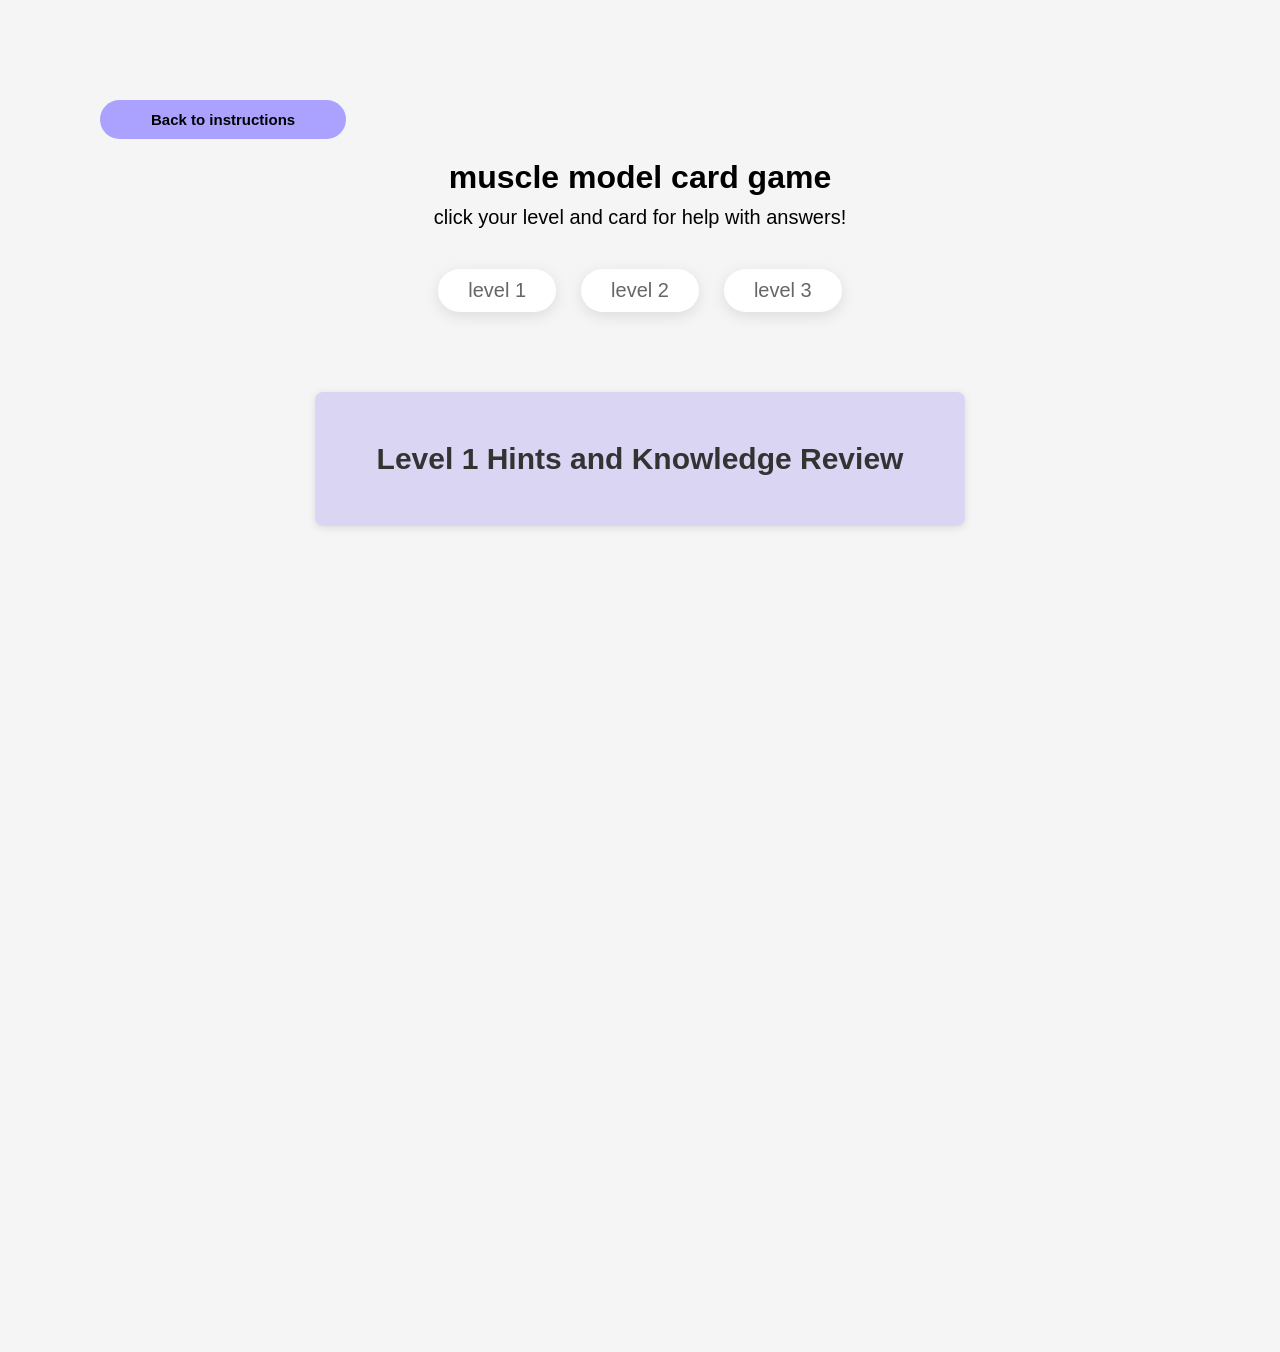
==== cards.html @ 7fad5fc8 "Update cards.html" ====
<!DOCTYPE html>
<html lang="en">
<head>
    <meta charset="UTF-8">
    <meta name="viewport" content="width=device-width, initial-scale=1.0">
    <title>Document</title>
    <link rel="stylesheet" href="style.css">
    <button onclick="window.location.href= 'index.html'">Back to instructions</button>
</head>
<body>

   <div class="page-wrapper">
        <h1 class="page-title">muscle model card game</h1>
        <p class="page-instructions"> click your level and card for help with answers! <p></p>
        
        <!-- Tab Buttons -->
        <div class="tab-buttons">
            <button class="tab-button" onclick="openTab(event, 'tab1')">level 1</button>
            <button class="tab-button" onclick="openTab(event, 'tab2')">level 2</button>
            <button class="tab-button" onclick="openTab(event, 'tab3')">level 3</button>
        </div>

        <!-- Tab Content Container -->
        <div class="container">
            <!-- Tab Contents -->
            <div id="tab1" class="tab-content active">
                <!--  Cards Section -->
                 <div class="cards-container">
                    <div class="level1-card center-card" data-card-id="level1" data-card-title="Level 1 Hints and Knowledge Review">
                        <span class="card-label">Level 1 Hints and Knowledge Review</span>
                        <div class="card-content" hidden>
                            <h2>1. Name the movement. *add short 2D animation*</h2>
                            <p>In a basic hinge joint, if the joint angle is decreasing, this is known as flexion.</p>
                            <p>If the joint angle is increasing, this is known as extension.</p>
                            <p>Check the model again to see what is happening.</p>

                            <h2>2. Name the contraction type. *add short 2D animation*</h2>
                            <p>If the movement is going against gravity, or lifting weight, it is concentric.</p>
                            <p>If the movement is going with gravity or lowering weight, it is eccentric.</p>
                            <p>Check the model again to see what is happening.</p>

                            <h2>3. Name the muscle/muscle group that is active in the...*add illustration*</h2>
                            <h3>Upper extremity.</h3>
                            <p>The hinge joint in the upper extremity is the elbow. 
                                Which side (posterior/anterior) of the joint does the muscle group act on in order to produce this movement?
                                Which muscle group is on this side of the joint?</p>
                            <h3>Lower extremity.</h3>
                            <p>The hinge joint in the lower extremity is the knee. 
                                Which side (posterior/anterior) of the joint does the muscle act on in order to produce this movement?
                                Which muscle is on this side of the joint?</p>

                            <!-- <iframe width="80%" height="450" src="https://www.youtube.com/embed/dQw4w9WgXcQ" title="Level 1 Hints and Knowledge Review" frameborder="0" allow="accelerometer; autoplay; clipboard-write; encrypted-media; gyroscope; picture-in-picture" allowfullscreen style="margin-top:1rem;"></iframe> -->
                        </div>
                    </div>
                </div>
            </div>

            <div id="tab2" class="tab-content">
                <div class="cards-container">
                    <div class="grey-card" data-card-id="level2A" data-card-title="Card 2A">
                        <span class="card-label">A</span>
                        <div class="card-content" hidden>
                            <h2>1. Name the movement. *add short 2D animation*</h2>
                            <p>Is the joint angle of this basic hinge joint decreasing (flexion) or increasing (extension)?</p>

                            <h2>2. Name the contraction type. *add short 2D animation*</h2>
                            <p>Is the movement going against gravity/lifting weight (concentric) or going with gravity/lowering weight (eccentric).</p>
                            
                            <h2>3. Provide two examples of an everyday activity that require this movement.</h2>
                            <ul>
                                <li>Lifting a heavy box.</li>
                                <li>Lifting a cup to drink from it</li>
                                <li>Pulling open a heavy door.</li>
                                <li>Carrying groceries.</li>
                            </ul>

                        </div>
                    </div>
                    <div class="grey-card" data-card-id="level2B" data-card-title="Card 2B">
                        <span class="card-label">B</span>
                        <div class="card-content" hidden>
                            <h2>1. Name the movement. *add short 2D animation*</h2>
                            <p>Is the joint angle of this basic hinge joint decreasing (flexion) or increasing (extension)?</p>

                            <h2>2. Name the contraction type. *add short 2D animation*</h2>
                            <p>Is the movement going against gravity/lifting weight (concentric) or going with gravity/lowering weight (eccentric).</p>

                            <h2>3. Provide two examples of an gym exercises that require concentric tricep contraction.</h2>
                            <ul>
                                <li>Tricep dips.</li>
                                <li>Tricep pushdowns.</li>
                                <li>Overhead tricep extensions.</li>
                                <li>Tricep pushups.</li>
                            </ul>
                            <img src="images/level2B.jpg" alt="Level 2B" style="max-width:100%; height:auto; margin-top:1rem;" />
                        </div>
                    </div>
                    <div class="grey-card" data-card-id="level2C" data-card-title="Card 2C">
                        <span class="card-label">C</span>
                        <div class="card-content" hidden>
                            <h2>1. Name the movement. *add short 2D animation*</h2>
                            <p>Is the joint angle of this basic hinge joint decreasing (flexion) or increasing (extension)?</p>

                            <h2>2. Name the contraction type. *add short 2D animation*</h2>
                            <p>Is the movement going against gravity/lifting weight (concentric) or going with gravity/lowering weight (eccentric).</p>
                            
                            <h2>3. Provide two examples of an everyday activity that require this movement.</h2>
                            <ul>
                                <li>Late swing phase of walking or running.</li>
                                <li>Controlled kicking of a ball or other object.</li>
                            </ul>
                        </div>
                    </div>
                    <div class="grey-card" data-card-id="level2D" data-card-title="Card 2D">
                        <span class="card-label">D</span>
                        <div class="card-content" hidden>
                            <h2>1. Name the movement. *add short 2D animation*</h2>
                            <p>Is the joint angle of this basic hinge joint decreasing (flexion) or increasing (extension)?</p>

                            <h2>2. Name the contraction type. *add short 2D animation*</h2>
                            <p>Is the movement going against gravity/lifting weight (concentric) or going with gravity/lowering weight (eccentric).</p>

                            <h2>3. Provide two examples of an everyday activity that require this muscle action.</h2>
                            <ul>
                                <li>Descending stairs.</li> 
                                <li>Landing from a jump.</li>
                                <li>Walking downhill.</li>
                                <li>Lowering yourself into a chair.</li>
                            </ul>
                            <p>3. </p>
                        </div>
                    </div>
                </div>
            </div>

            <div id="tab3" class="tab-content">
                <div class="cards-container">
                    <div class="grey-card" data-card-id="level3A" data-card-title="Card 3A">
                        <span class="card-label">A</span>
                        <div class="card-content" hidden>
                            <h2>1. Name the actions that happen at the knee joint in each phase of the leg press.</h2>
                            <ul>
                                <li>Part 1: Leg press. knee extension</li>
                                <li>Part 2: Lowering. knee flexion eccentrically</li>
                            </ul>
                            <h2>2. Name the muscle groups and contraction types involved at each phase.</h2>
                            <ul>
                                <li>Part 1: Leg press. concentric quadriceps contraction</li>
                                <li>Part 2: Lowering. eccentric quadriceps contraction</li>
                            </ul>
                        </div>
                    </div>
                    <div class="grey-card" data-card-id="level3B" data-card-title="Card 3B">
                        <span class="card-label">B</span>
                        <div class="card-content" hidden>
                            <h2>1. Demonstrate and name when the triceps are working concentrically and eccentrically.</h2>
                            <ul>
                                <li>Concentric triceps contraction when lifting the weight.</li>
                                <li>Eccentric triceps contraction when lowering the weight.</li>
                            </ul>
                            <h2>2. Name both joints the triceps crosses. What kind of contraction is the triceps doing at the OTHER joint while performing a triceps kick-back?</h2>
                            <ul>
                                <li>The two joints are the shoulder and elbow. </li>
                                <li>The triceps performs an isometric contraction at the shoulder while performing a triceps kick-back.</li>
                            </ul>
                        </div>
                    </div>
                    <div class="grey-card" data-card-id="level3C" data-card-title="Card 3C">
                        <span class="card-label">C</span>
                        <div class="card-content" hidden>
                            <h2>1. What action and contraction type will happen at the knee when you land?</h2>
                            <p>The quadriceps will control the landing with eccentric knee flexion.</p>
                            <h2>2. What action and contraction type will happen at the hip when you land?</h2>
                            <p>The hip extensor muscles (gluteus maximus, hamstrings) will control the landing with eccentric hip flexion.</p>
                        </div>
                    </div>
                    <div class="grey-card" data-card-id="level3D" data-card-title="Card 3D">
                        <span class="card-label">D</span>
                        <div class="card-content" hidden>
                            <h2>1. Name the action and contraction type that happen at the elbow joint in each phase of the pull up.</h2>
                            <ul>
                                <li>Part 1: Pull up. concentric elbow flexion </li>
                                <li>Part 2: Lowering. eccentric elbow extension</li>
                            </ul>
                            <h2>2. Name the action and contraction type that happen at the shoulder joint in each phase of the pull up.</h2>
                            <ul>
                                <li>Part 1: Pull up. concentric shoulder extension</li>
                                <li>Part 2: Lowering. eccentric shoulder flexion</li>
                                <li>Muscles involved: biceps brachii, anterior deltoid, coracobrachialis, pectoralis major</li>
                            </ul>
                        </div>
                    </div>
                </div>
            </div>
        </div>
    </div>

        <!-- Popup Modal -->
    <div id="popupModal" class="modal" onclick="closePopup(event)">
        <div class="modal-content" onclick="event.stopPropagation()">
            <div class="modal-header">
                <h2 id="popupTitle">Title</h2>
                <button class="close-button" onclick="closePopup()">&times;</button>
            </div>
            <div class="modal-body">
                <div id="popupContent">Content goes here</div>
            </div>
        </div>
    </div>

    <script src="script.js"></script>
    
</body>

</html>
---- style.css ----
* {
    margin: 0;
    padding: 0;
    box-sizing: border-box;
}

body {
    font-family: 'Segoe UI', Tahoma, Geneva, Verdana, sans-serif;
    background: whitesmoke;
    min-height: 100vh;
    padding: 100px;
}

ul, ol {
    margin-bottom: 1rem;
    margin-left: 3rem;
}

li {
    margin-bottom: 0.5rem;
}

.page-wrapper {
    display: flex;
    flex-direction: column;
    align-items: center;
    min-height: 100vh;
    padding: 20px;
    width: 100%;
}

.text-wrapper {
    display: flex;
    flex-direction: column;
    max-width: 700px;
    padding: 20px;
}

.page-title {
    color: black;
    font-size: 32px;
    margin-bottom: 10px;
    text-align: center;
}

.page-instructions {
    color: black;
    font-size: 20px;
    margin-bottom: 40px;
    text-align: center;
}

.game-instructions {
    color: black;
    font-size: 16px;
    margin-bottom: 20px;
    text-align: left;
}

.tab-buttons {
    display: flex;
    gap: 25px;
    margin-bottom: 20px;
    justify-content: center;
}

.tab-button {
    padding: 10px 30px;
    border: none;
    background: white;
    cursor: pointer;
    font-size: 20px;
    font-weight: 500;
    transition: all 0.3s ease;
    color: #666;
    border-radius: 100px;
    box-shadow: 0 4px 15px rgba(0, 0, 0, 0.1);
}

.tab-button:hover {
    background: #f0f0f0;
    transform: translateY(-2px);
    box-shadow: 0 6px 20px rgba(0, 0, 0, 0.15);
}

.tab-button.active {
    background: #777777;
    color: white;
}

.container {
    background: whitesmoke;
    border-radius: 10px;
    flex: 1;
    overflow: hidden;
    display: flex;
    flex-direction: column;
    min-height: 100vh;
    width: 100%;
}

.tab-content {
    display: none;
    padding: 40px;
    animation: fadeIn 0.3s ease;
    overflow-y: auto;
    flex: 1;
}

.tab-content.active {
    display: flex;
    flex-direction: column;
}

@keyframes fadeIn {
    from {
        opacity: 0;
    }
    to {
        opacity: 1;
    }
}

.tab-content h2 {
    color: #333;
    margin-bottom: 15px;
}

.tab-content p {
    color: #666;
    line-height: 1.6;
    margin-bottom: 10px;
}

/* Grey Cards Styles */
.cards-container {
    display: grid;
    grid-template-columns: repeat(auto-fit, minmax(200px, 1fr));
    gap: 30px;
    margin-top: 20px;
    justify-items: center;
}
.center-card { /*use this class to center single cards like level 1*/
    width: min(95%, 650px);
    max-width: 800px;
    justify-self: center;
    grid-column: 1 / -1;
}
.level1-card {
    align-content: center;
    background-color: #dad5f2;
    padding: 50px 50px;
    border-radius: 8px;
    cursor: pointer;
    transition: all 0.3s ease;
    box-shadow: 0 2px 8px rgba(0, 0, 0, 0.1);
}

.grey-card {
    aspect-ratio: 3/4;
    width: 100%;
    background-color: #d3d3d3;
    border-radius: 8px;
    cursor: pointer;
    transition: all 0.3s ease;
    box-shadow: 0 2px 8px rgba(0, 0, 0, 0.1);
}

.grey-card:hover {
    background-color: #b8b8b8;
    transform: translateY(-5px);
    box-shadow: 0 4px 12px rgba(0, 0, 0, 0.2);
}

/* Modal Popup Styles */
.modal {
    display: none;
    position: fixed;
    z-index: 1000;
    left: 0;
    top: 0;
    width: 100%;
    height: 100%;
    background-color: rgba(0, 0, 0, 0.5);
    animation: fadeIn 0.3s ease;
}

.modal.active {
    display: flex;
    justify-content: center;
    align-items: center;
}

.modal-content {
    background-color: white;
    padding: 40px;
    border-radius: 10px;
    width: 90%;
    max-width: 1000px;
    max-height: 90vh;
    overflow-y: auto;
    box-shadow: 0 10px 50px rgba(0, 0, 0, 0.3);
    animation: slideIn 0.3s ease;
}

@keyframes slideIn {
    from {
        transform: translateY(-50px);
        opacity: 0;
    }
    to {
        transform: translateY(0);
        opacity: 1;
    }
}

.modal-header {
    display: flex;
    justify-content: space-between;
    align-items: center;
    margin-bottom: 20px;
    border-bottom: 2px solid #f0f0f0;
    padding-bottom: 15px;
}

.modal-header h2 {
    color: #333;
    margin: 0;
}

.close-button {
    background: none;
    border: none;
    font-size: 32px;
    cursor: pointer;
    color: #666;
    transition: color 0.3s ease;
}

.close-button:hover {
    color: #333;
}

.modal-body {
    color: #666;
    line-height: 1.6;
}

.modal-body p {
    margin-bottom: 10px;
}

.card-label {
    display: flex;
    justify-content: center;
    align-items: center;
    height: 100%;
    color: #333;
    font-weight: 600;
    font-size: 30px;
}

button {
  cursor: pointer;
  font-weight: 700;
  transition: all 0.2s;
  padding: 10px 50px;
  border-radius: 100px;
  background: #aba2ff;
  border: 1px solid transparent;
  display: flex;
  align-items: center;
  font-size: 15px;
}
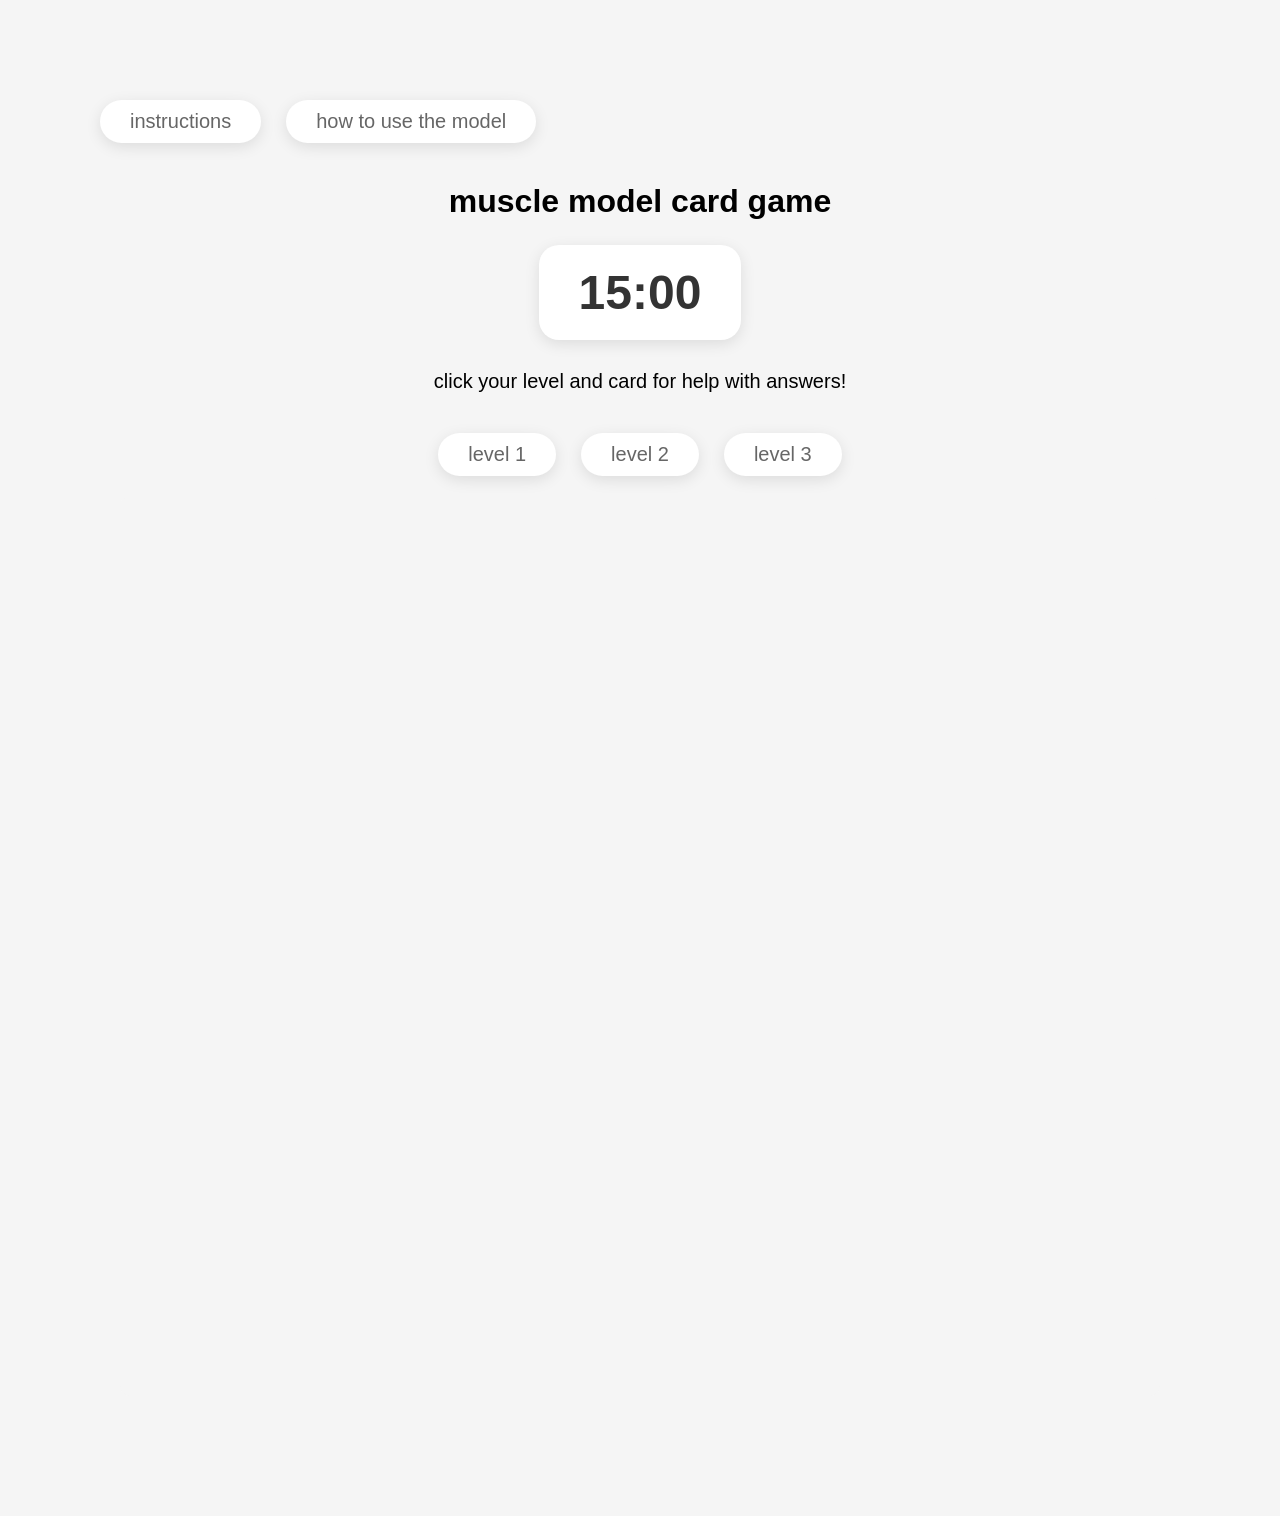
==== commit 505600ff: "timer + instructions" ====
--- a/cards.html
+++ b/cards.html
@@ -5,12 +5,20 @@
     <meta name="viewport" content="width=device-width, initial-scale=1.0">
     <title>Document</title>
     <link rel="stylesheet" href="style.css">
-    <button onclick="window.location.href= 'index.html'">Back to instructions</button>
+    <div class="nav-buttons">
+    <button class="nav-button" onclick="window.location.href= 'instructions.html'">instructions</button>
+    <button class="nav-button" onclick="window.location.href= 'model.html'">how to use the model</button>
+    </div>
 </head>
 <body>
 
    <div class="page-wrapper">
         <h1 class="page-title">muscle model card game</h1>
+
+        <div class="timer-container">
+    <div class="timer-display" id="timerDisplay">15:00</div>
+</div>
+
         <p class="page-instructions"> click your level and card for help with answers! <p></p>
         
         <!-- Tab Buttons -->
@@ -23,7 +31,7 @@
         <!-- Tab Content Container -->
         <div class="container">
             <!-- Tab Contents -->
-            <div id="tab1" class="tab-content active">
+            <div id="tab1" class="tab-content">
                 <!--  Cards Section -->
                  <div class="cards-container">
                     <div class="level1-card center-card" data-card-id="level1" data-card-title="Level 1 Hints and Knowledge Review">
--- a/style.css
+++ b/style.css
@@ -272,3 +272,55 @@
   align-items: center;
   font-size: 15px;
 }
+
+.timer-container {
+    display: flex;
+    justify-content: center;
+    margin-bottom: 30px;
+}
+
+.timer-display {
+    font-size: 48px;
+    font-weight: bold;
+    color: #333;
+    background: #ffffff;
+    padding: 20px 40px;
+    border-radius: 20px;
+    min-width: 150px;
+    text-align: center;
+    box-shadow: 0 4px 15px rgba(0, 0, 0, 0.1);
+    transition: color 0.3s ease;
+    margin-top: 15px;
+}
+
+.nav-buttons {
+    display: flex;
+
+
+}
+
+.nav-buttons {
+    display: flex;
+    gap: 25px;
+    margin-bottom: 20px;
+    justify-content: left
+}
+
+.nav-button {
+    padding: 10px 30px;
+    border: none;
+    background: white;
+    cursor: pointer;
+    font-size: 20px;
+    font-weight: 500;
+    transition: all 0.3s ease;
+    color: #666;
+    border-radius: 100px;
+    box-shadow: 0 4px 15px rgba(0, 0, 0, 0.1);
+}
+
+.nav-button:hover {
+    background: #f0f0f0;
+    transform: translateY(-2px);
+    box-shadow: 0 6px 20px rgba(0, 0, 0, 0.15);
+}
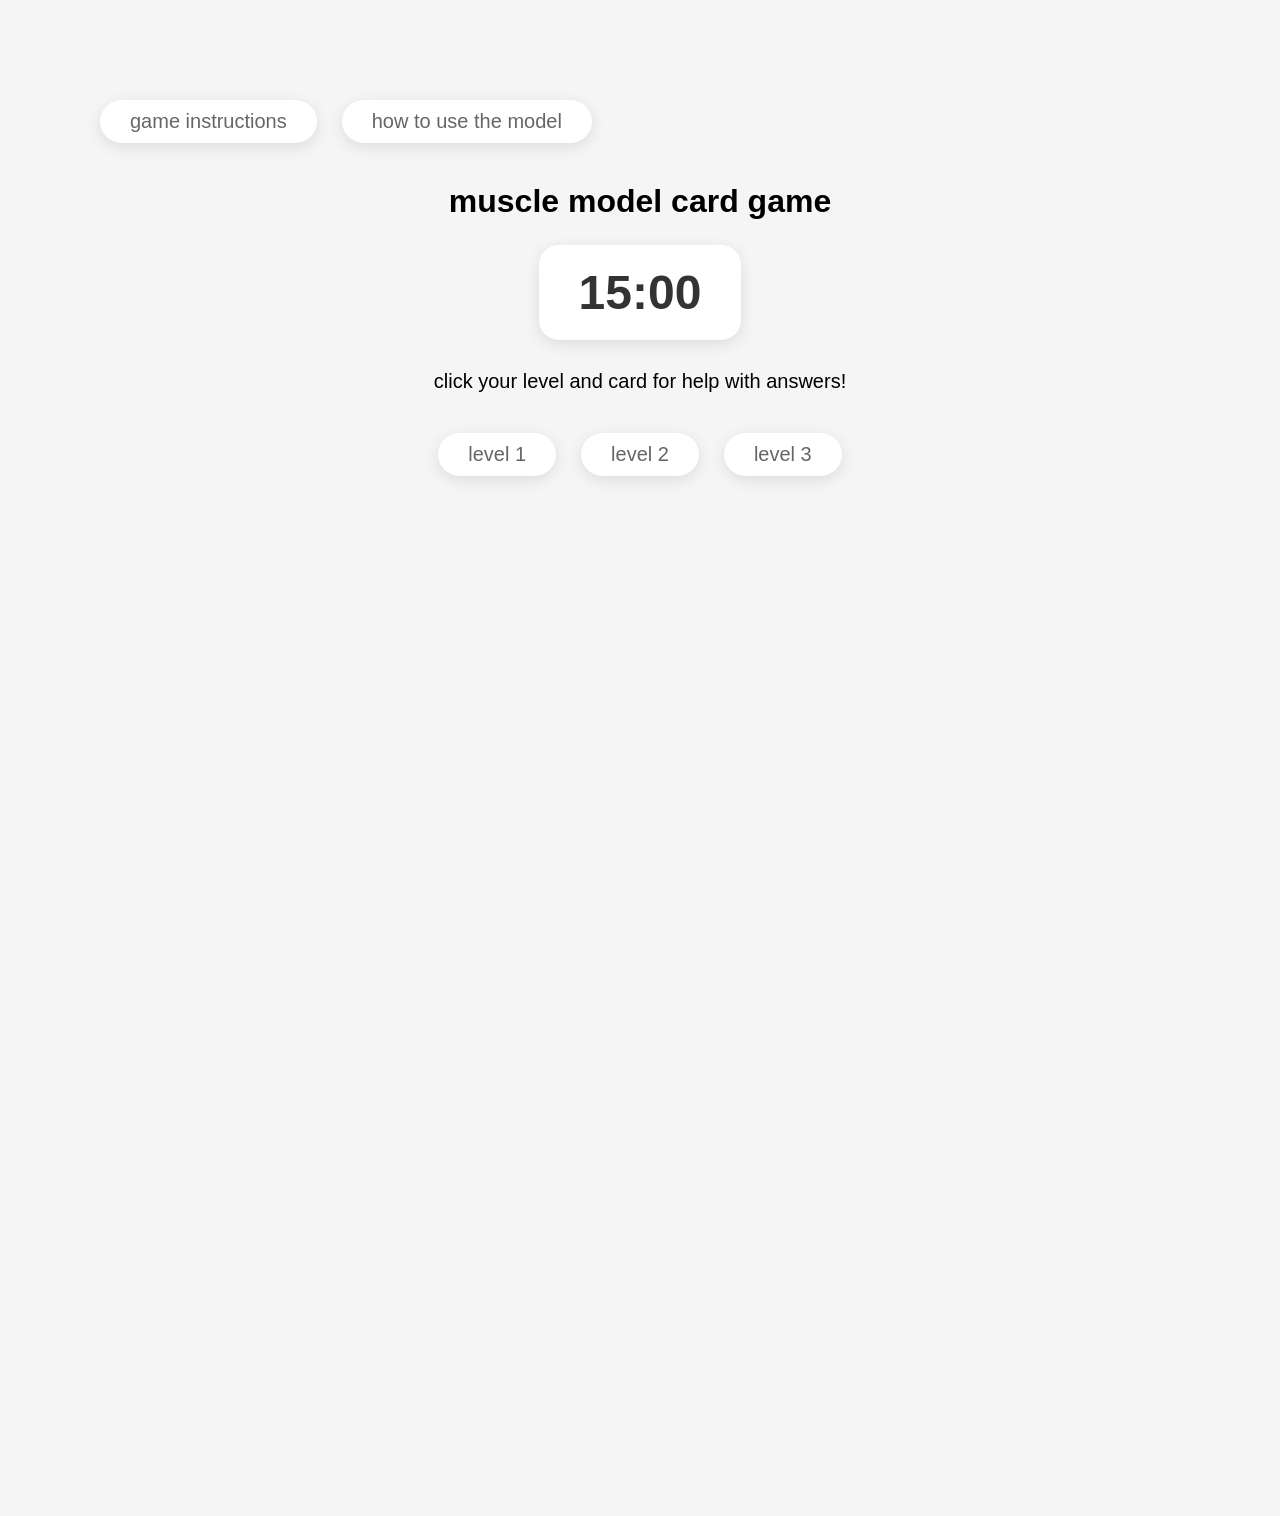
==== commit 9017353d: "Update cards.html" ====
--- a/cards.html
+++ b/cards.html
@@ -6,7 +6,7 @@
     <title>Document</title>
     <link rel="stylesheet" href="style.css">
     <div class="nav-buttons">
-    <button class="nav-button" onclick="window.location.href= 'instructions.html'">instructions</button>
+    <button class="nav-button" onclick="window.location.href= 'instructions.html'">game instructions</button>
     <button class="nav-button" onclick="window.location.href= 'model.html'">how to use the model</button>
     </div>
 </head>
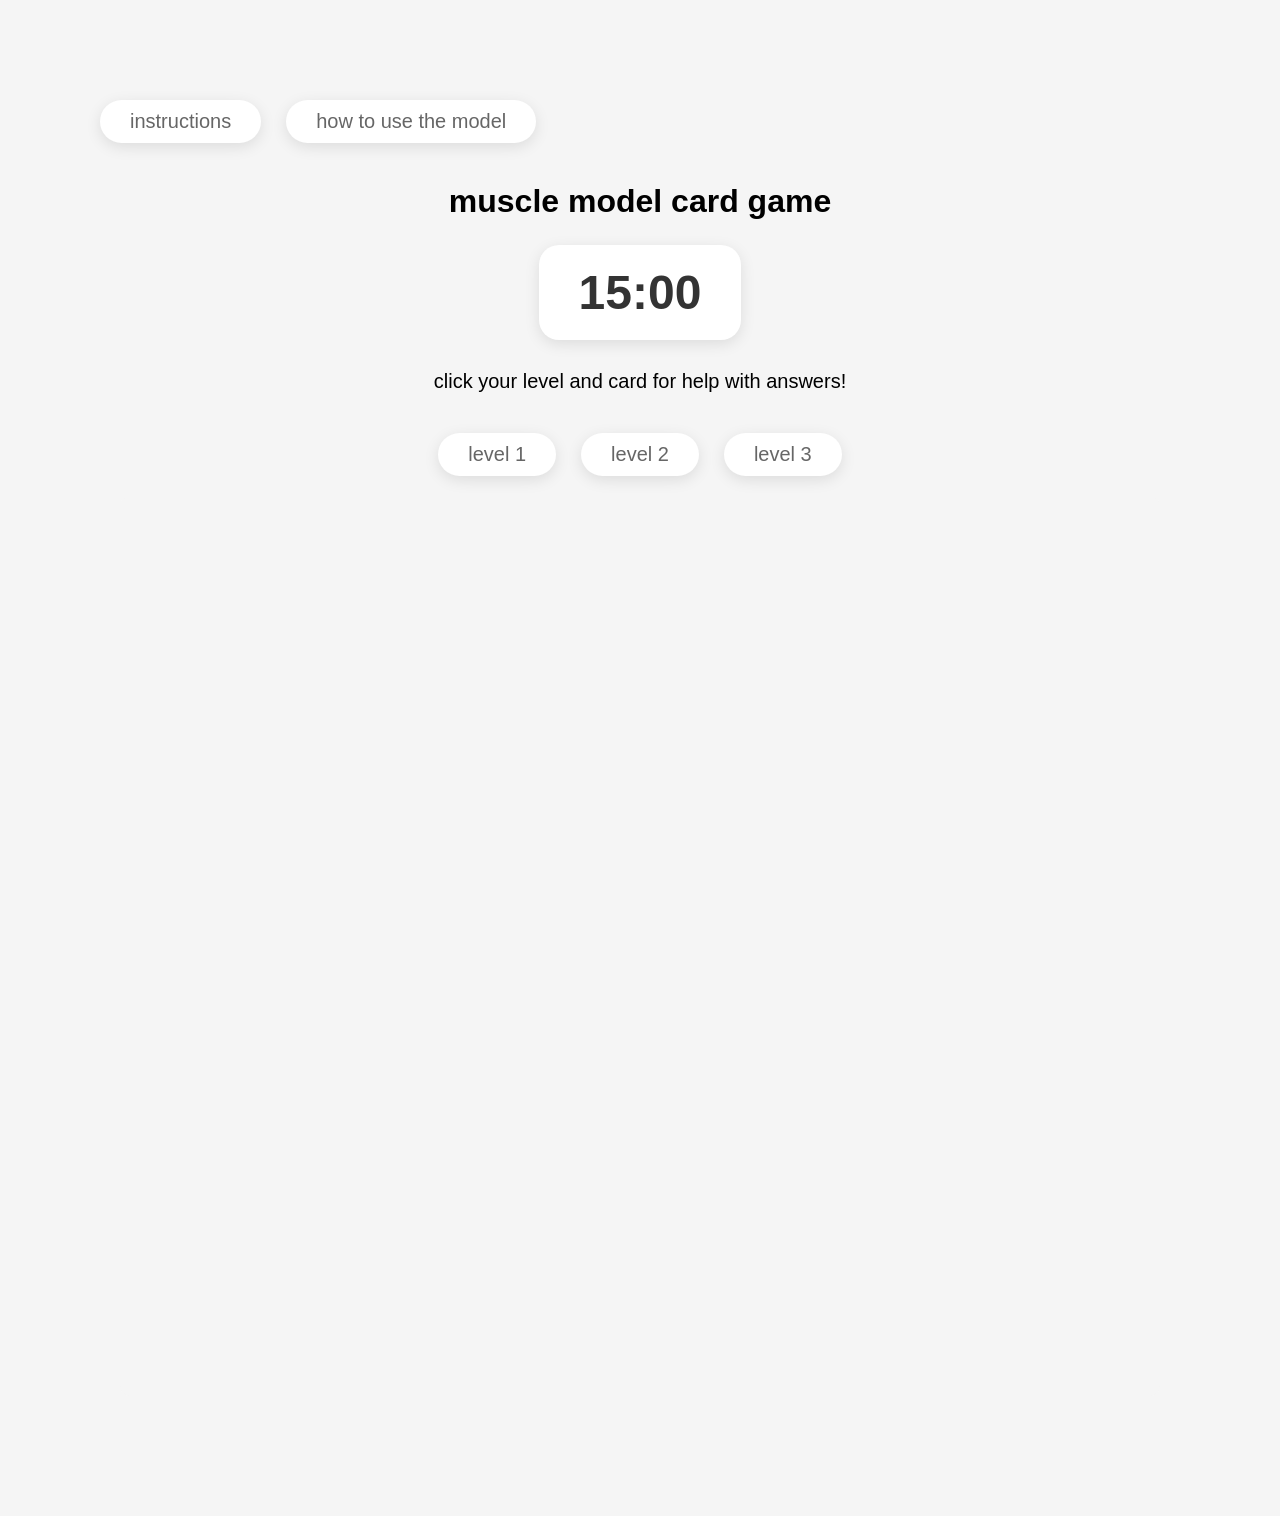
==== commit 395c7bb7: "separated hints for level 1 + removed last part of instructions" ====
--- a/cards.html
+++ b/cards.html
@@ -6,7 +6,7 @@
     <title>Document</title>
     <link rel="stylesheet" href="style.css">
     <div class="nav-buttons">
-    <button class="nav-button" onclick="window.location.href= 'instructions.html'">game instructions</button>
+    <button class="nav-button" onclick="window.location.href= 'instructions.html'">instructions</button>
     <button class="nav-button" onclick="window.location.href= 'model.html'">how to use the model</button>
     </div>
 </head>
@@ -32,22 +32,31 @@
         <div class="container">
             <!-- Tab Contents -->
             <div id="tab1" class="tab-content">
+                <p class="page-instructions">This section has hints and knowledge review.</p>
+                <p class="page-instructions">Answers can be found at the bottom of the card.</p>
                 <!--  Cards Section -->
-                 <div class="cards-container">
-                    <div class="level1-card center-card" data-card-id="level1" data-card-title="Level 1 Hints and Knowledge Review">
-                        <span class="card-label">Level 1 Hints and Knowledge Review</span>
-                        <div class="card-content" hidden>
-                            <h2>1. Name the movement. *add short 2D animation*</h2>
+                 <div class="hint-cards-container">
+                    <div class="level1-card center-card" data-card-id="level1" data-card-title="1. Name the movement.">
+                        <span class="card-label">Q1 Hint</span>
+                        <div class="card-content" hidden>
                             <p>In a basic hinge joint, if the joint angle is decreasing, this is known as flexion.</p>
                             <p>If the joint angle is increasing, this is known as extension.</p>
                             <p>Check the model again to see what is happening.</p>
-
-                            <h2>2. Name the contraction type. *add short 2D animation*</h2>
+                        </div>
+                    </div>
+
+                    <div class="level1-card center-card" data-card-id="level1" data-card-title="2. Name the contraction type.">
+                        <span class="card-label">Q2 Hint</span>
+                        <div class="card-content" hidden>
                             <p>If the movement is going against gravity, or lifting weight, it is concentric.</p>
                             <p>If the movement is going with gravity or lowering weight, it is eccentric.</p>
                             <p>Check the model again to see what is happening.</p>
-
-                            <h2>3. Name the muscle/muscle group that is active in the...*add illustration*</h2>
+                        </div>
+                    </div>
+
+                    <div class="level1-card center-card" data-card-id="level1" data-card-title="3. Name the muscle/muscle group that is active in the...">
+                        <span class="card-label">Q3 Hint</span>
+                        <div class="card-content" hidden>
                             <h3>Upper extremity.</h3>
                             <p>The hinge joint in the upper extremity is the elbow. 
                                 Which side (posterior/anterior) of the joint does the muscle group act on in order to produce this movement?
@@ -56,11 +65,9 @@
                             <p>The hinge joint in the lower extremity is the knee. 
                                 Which side (posterior/anterior) of the joint does the muscle act on in order to produce this movement?
                                 Which muscle is on this side of the joint?</p>
-
-                            <!-- <iframe width="80%" height="450" src="https://www.youtube.com/embed/dQw4w9WgXcQ" title="Level 1 Hints and Knowledge Review" frameborder="0" allow="accelerometer; autoplay; clipboard-write; encrypted-media; gyroscope; picture-in-picture" allowfullscreen style="margin-top:1rem;"></iframe> -->
-                        </div>
-                    </div>
-                </div>
+                        </div>
+                    </div>
+                 </div>
             </div>
 
             <div id="tab2" class="tab-content">
--- a/style.css
+++ b/style.css
@@ -140,21 +140,8 @@
     margin-top: 20px;
     justify-items: center;
 }
-.center-card { /*use this class to center single cards like level 1*/
-    width: min(95%, 650px);
-    max-width: 800px;
-    justify-self: center;
-    grid-column: 1 / -1;
-}
-.level1-card {
-    align-content: center;
-    background-color: #dad5f2;
-    padding: 50px 50px;
-    border-radius: 8px;
-    cursor: pointer;
-    transition: all 0.3s ease;
-    box-shadow: 0 2px 8px rgba(0, 0, 0, 0.1);
-}
+
+
 
 .grey-card {
     aspect-ratio: 3/4;
@@ -323,4 +310,26 @@
     background: #f0f0f0;
     transform: translateY(-2px);
     box-shadow: 0 6px 20px rgba(0, 0, 0, 0.15);
+}
+
+.level1-card {
+    align-content: center;
+    background-color: #e5e0ff;
+    padding: 40px;
+    max-width: 200px;
+    border-radius: 8px;
+    cursor: pointer;
+    transition: all 0.3s ease;
+    box-shadow: 0 2px 8px rgba(0, 0, 0, 0.1);
+}
+
+.hint-cards-container {
+    display: grid;
+    grid-template-columns: repeat(3, 1fr);
+    gap: 10px;
+    margin-top: 20px;
+    margin-left: auto;
+    margin-right: auto;
+    width: 100%;
+    max-width: 800px;
 }
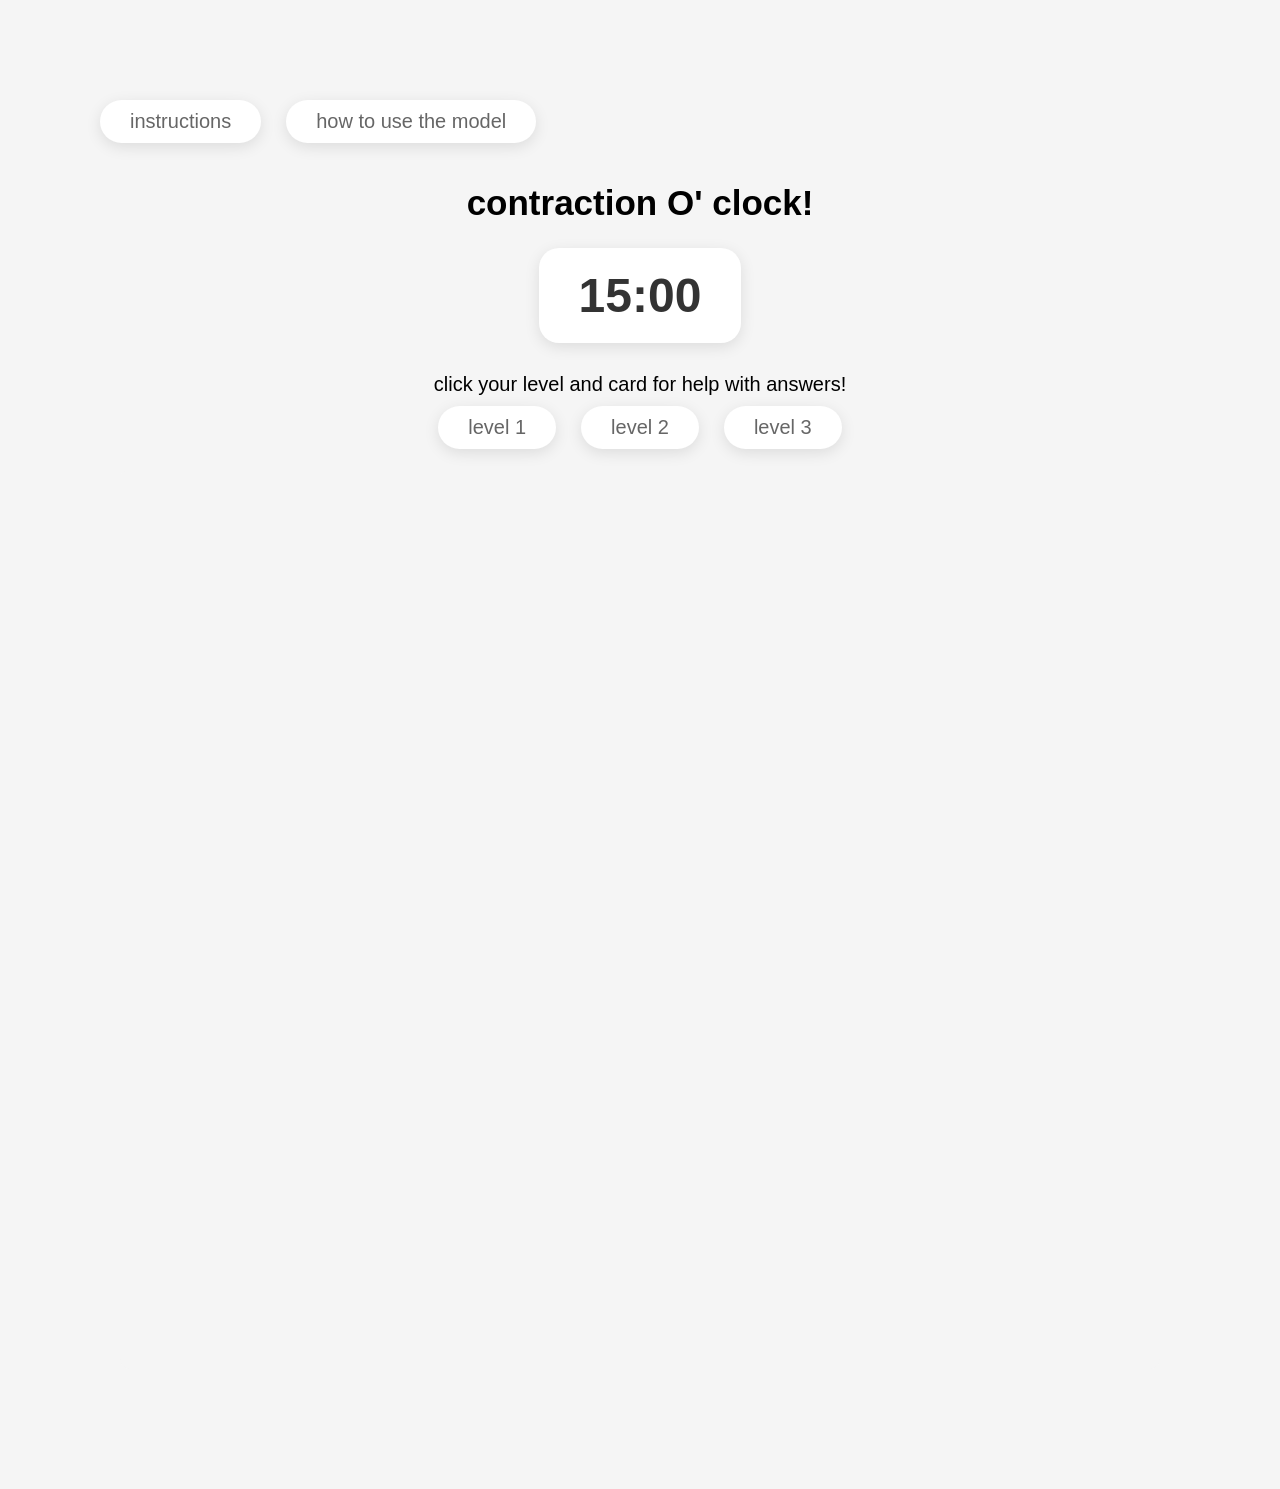
==== commit 2555b6c8: "edited instructions" ====
--- a/cards.html
+++ b/cards.html
@@ -13,7 +13,7 @@
 <body>
 
    <div class="page-wrapper">
-        <h1 class="page-title">muscle model card game</h1>
+        <h1 class="page-title">contraction O' clock!</h1>
 
         <div class="timer-container">
     <div class="timer-display" id="timerDisplay">15:00</div>
@@ -32,12 +32,12 @@
         <div class="container">
             <!-- Tab Contents -->
             <div id="tab1" class="tab-content">
-                <p class="page-instructions">This section has hints and knowledge review.</p>
+                <p class="page-instructions">If needed, use the hints to help you answer the questions!</p>
                 <p class="page-instructions">Answers can be found at the bottom of the card.</p>
                 <!--  Cards Section -->
                  <div class="hint-cards-container">
                     <div class="level1-card center-card" data-card-id="level1" data-card-title="1. Name the movement.">
-                        <span class="card-label">Q1 Hint</span>
+                        <div class="card-label">Q1 Hint</div>
                         <div class="card-content" hidden>
                             <p>In a basic hinge joint, if the joint angle is decreasing, this is known as flexion.</p>
                             <p>If the joint angle is increasing, this is known as extension.</p>
@@ -46,7 +46,7 @@
                     </div>
 
                     <div class="level1-card center-card" data-card-id="level1" data-card-title="2. Name the contraction type.">
-                        <span class="card-label">Q2 Hint</span>
+                        <div class="card-label">Q2 Hint</div>
                         <div class="card-content" hidden>
                             <p>If the movement is going against gravity, or lifting weight, it is concentric.</p>
                             <p>If the movement is going with gravity or lowering weight, it is eccentric.</p>
@@ -71,15 +71,45 @@
             </div>
 
             <div id="tab2" class="tab-content">
+                 <p class="page-instructions">If needed, use the hints to help you answer the questions!</p>
+                <p class="page-instructions">Answers can be found by clicking the lettered cards below.</p>
+                <!--  Cards Section -->
+    <div class="hint-cards-container">
+                    <div class="level1-card center-card" data-card-id="level1" data-card-title="1. Name the movement.">
+                        <div class="card-label">Q1 Hint</div>
+                        <div class="card-content" hidden>
+                            <p>In a basic hinge joint, if the joint angle is decreasing, this is known as flexion.</p>
+                            <p>If the joint angle is increasing, this is known as extension.</p>
+                            <p>Check the model again to see what is happening.</p>
+                        </div>
+                    </div>
+
+                    <div class="level1-card center-card" data-card-id="level1" data-card-title="2. Name the contraction type.">
+                        <div class="card-label">Q2 Hint</div>
+                        <div class="card-content" hidden>
+                            <p>If the movement is going against gravity, or lifting weight, it is concentric.</p>
+                            <p>If the movement is going with gravity or lowering weight, it is eccentric.</p>
+                            <p>Check the model again to see what is happening.</p>
+                        </div>
+                    </div>
+
+                    <div class="level1-card center-card" data-card-id="level1" data-card-title="3. Provide two examples of an activity that requires this movement.">
+                        <span class="card-label">Q3 Hint</span>
+                        <div class="card-content" hidden>
+                            <p>Try to act out the movement being made by the model. In what scenarios (everyday, gym, sports) is this movement used?</p>
+                        </div>
+                    </div>
+                 </div>
+
                 <div class="cards-container">
                     <div class="grey-card" data-card-id="level2A" data-card-title="Card 2A">
                         <span class="card-label">A</span>
                         <div class="card-content" hidden>
-                            <h2>1. Name the movement. *add short 2D animation*</h2>
-                            <p>Is the joint angle of this basic hinge joint decreasing (flexion) or increasing (extension)?</p>
-
-                            <h2>2. Name the contraction type. *add short 2D animation*</h2>
-                            <p>Is the movement going against gravity/lifting weight (concentric) or going with gravity/lowering weight (eccentric).</p>
+                            <h2>1. Name the movement.</h2>
+                            <p>Flexion</p>
+
+                            <h2>2. Name the contraction type.</h2>
+                            <p>Concentric</p>
                             
                             <h2>3. Provide two examples of an everyday activity that require this movement.</h2>
                             <ul>
@@ -94,12 +124,12 @@
                     <div class="grey-card" data-card-id="level2B" data-card-title="Card 2B">
                         <span class="card-label">B</span>
                         <div class="card-content" hidden>
-                            <h2>1. Name the movement. *add short 2D animation*</h2>
-                            <p>Is the joint angle of this basic hinge joint decreasing (flexion) or increasing (extension)?</p>
-
-                            <h2>2. Name the contraction type. *add short 2D animation*</h2>
-                            <p>Is the movement going against gravity/lifting weight (concentric) or going with gravity/lowering weight (eccentric).</p>
-
+                           <h2>1. Name the movement.</h2>
+                            <p>Extension</p>
+
+                            <h2>2. Name the contraction type.</h2>
+                            <p>Concentric</p>
+                            
                             <h2>3. Provide two examples of an gym exercises that require concentric tricep contraction.</h2>
                             <ul>
                                 <li>Tricep dips.</li>
@@ -107,17 +137,16 @@
                                 <li>Overhead tricep extensions.</li>
                                 <li>Tricep pushups.</li>
                             </ul>
-                            <img src="images/level2B.jpg" alt="Level 2B" style="max-width:100%; height:auto; margin-top:1rem;" />
                         </div>
                     </div>
                     <div class="grey-card" data-card-id="level2C" data-card-title="Card 2C">
                         <span class="card-label">C</span>
                         <div class="card-content" hidden>
-                            <h2>1. Name the movement. *add short 2D animation*</h2>
-                            <p>Is the joint angle of this basic hinge joint decreasing (flexion) or increasing (extension)?</p>
-
-                            <h2>2. Name the contraction type. *add short 2D animation*</h2>
-                            <p>Is the movement going against gravity/lifting weight (concentric) or going with gravity/lowering weight (eccentric).</p>
+                            <h2>1. Name the movement.</h2>
+                            <p>Extension</p>
+
+                            <h2>2. Name the contraction type.</h2>
+                            <p>Eccentric</p>
                             
                             <h2>3. Provide two examples of an everyday activity that require this movement.</h2>
                             <ul>
@@ -129,11 +158,11 @@
                     <div class="grey-card" data-card-id="level2D" data-card-title="Card 2D">
                         <span class="card-label">D</span>
                         <div class="card-content" hidden>
-                            <h2>1. Name the movement. *add short 2D animation*</h2>
-                            <p>Is the joint angle of this basic hinge joint decreasing (flexion) or increasing (extension)?</p>
-
-                            <h2>2. Name the contraction type. *add short 2D animation*</h2>
-                            <p>Is the movement going against gravity/lifting weight (concentric) or going with gravity/lowering weight (eccentric).</p>
+                            <h2>1. Name the movement.</h2>
+                            <p>Extension</p>
+
+                            <h2>2. Name the contraction type.</h2>
+                            <p>Concentric</p>
 
                             <h2>3. Provide two examples of an everyday activity that require this muscle action.</h2>
                             <ul>
--- a/style.css
+++ b/style.css
@@ -38,7 +38,7 @@
 
 .page-title {
     color: black;
-    font-size: 32px;
+    font-size: 35px;
     margin-bottom: 10px;
     text-align: center;
 }
@@ -46,15 +46,16 @@
 .page-instructions {
     color: black;
     font-size: 20px;
-    margin-bottom: 40px;
+    margin-bottom: 10px;
     text-align: center;
 }
 
 .game-instructions {
     color: black;
-    font-size: 16px;
-    margin-bottom: 20px;
-    text-align: left;
+    font-size: 18px;
+    margin-top: 10px;
+    margin-bottom: 5px;
+    text-align: center;
 }
 
 .tab-buttons {
@@ -101,7 +102,7 @@
 
 .tab-content {
     display: none;
-    padding: 40px;
+    padding: 20px;
     animation: fadeIn 0.3s ease;
     overflow-y: auto;
     flex: 1;
@@ -242,7 +243,7 @@
     justify-content: center;
     align-items: center;
     height: 100%;
-    color: #333;
+    color: #1e1e1e;
     font-weight: 600;
     font-size: 30px;
 }
@@ -327,9 +328,11 @@
     display: grid;
     grid-template-columns: repeat(3, 1fr);
     gap: 10px;
-    margin-top: 20px;
+    margin-top: 40px;
+    margin-bottom: 40px;
     margin-left: auto;
     margin-right: auto;
     width: 100%;
     max-width: 800px;
-}+}
+
